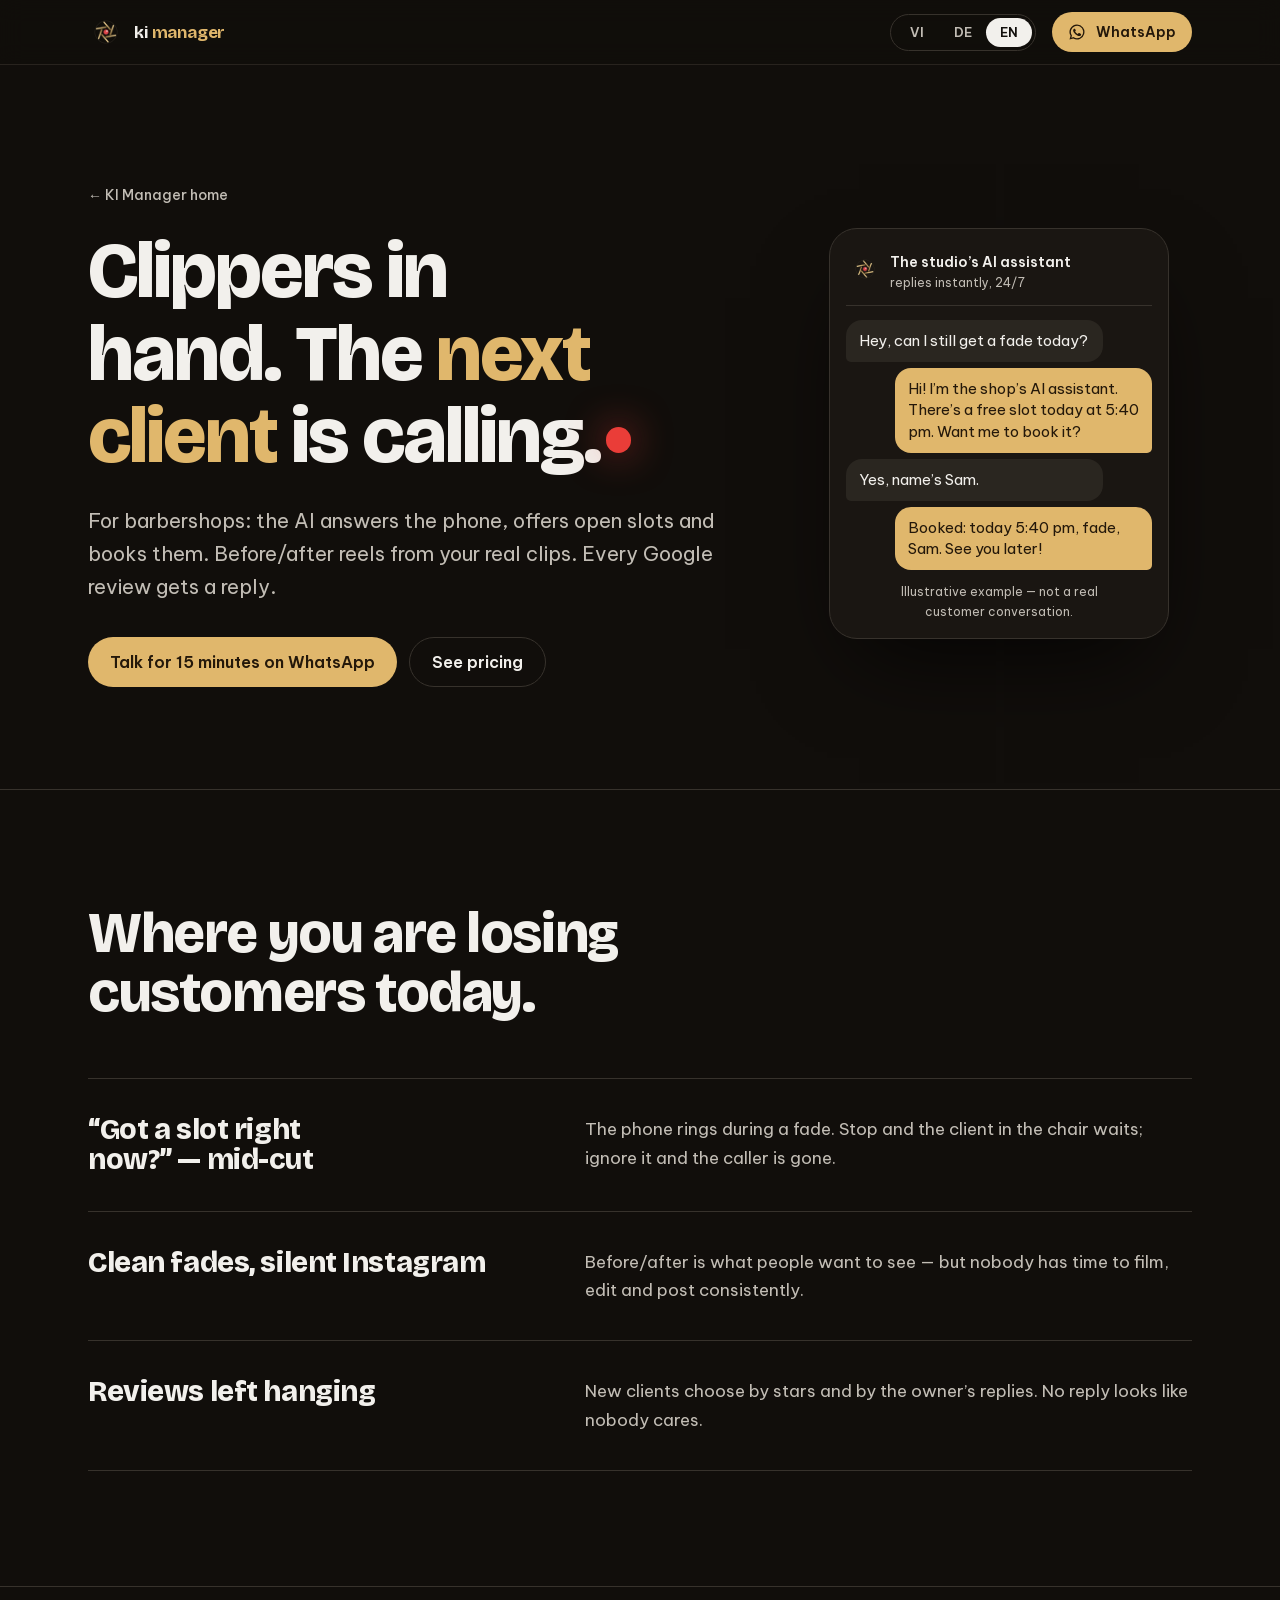
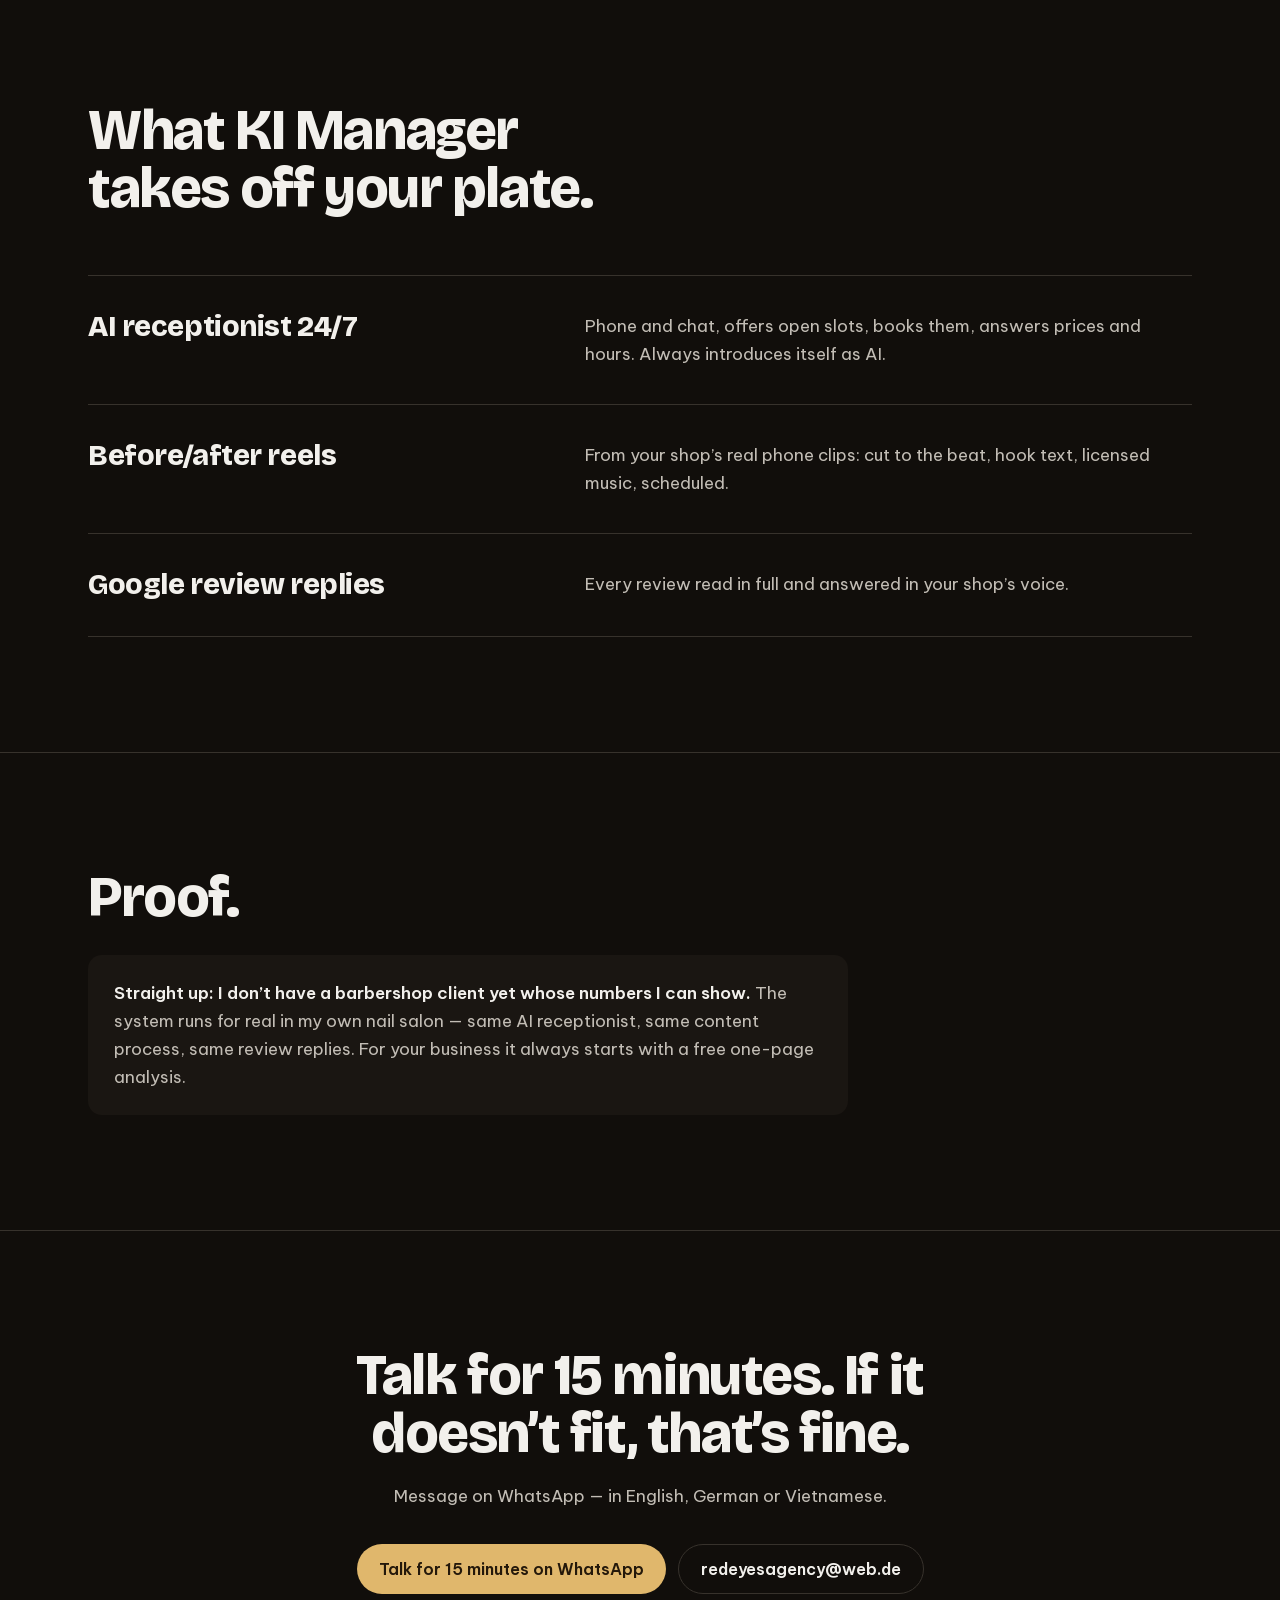
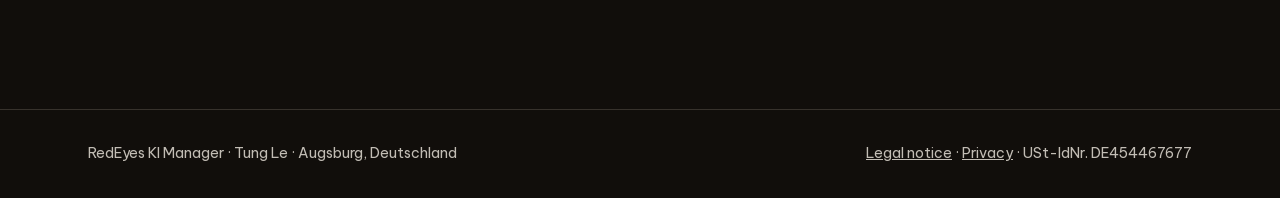
==== barbershop/index.html @ dd8706c1 "KI Manager site: trang chu, Fahrplan, 3 nganh, Impressum, Datenschutz" ====
<!doctype html>
<html lang="vi">
<head>
<meta charset="utf-8">
<meta name="viewport" content="width=device-width, initial-scale=1, viewport-fit=cover">
<title>KI Manager cho barbershop — RedEyes</title>
<meta name="description" content="Lễ tân AI, reels và đánh giá Google cho barbershop.">
<meta name="theme-color" content="#16130f">
<link rel="icon" href="../media/mark.png">
<meta property="og:title" content="KI Manager cho barbershop — RedEyes">
<meta property="og:description" content="Lễ tân AI, reels và đánh giá Google cho barbershop.">
<meta property="og:image" content="../media/hero_2147.jpg">
<style>
@import url('../fonts/fonts.css');
:root{
  --bg: oklch(0.165 0.008 70);
  --bg-2: oklch(0.205 0.01 70);
  --line: oklch(0.32 0.012 70);
  --ink: oklch(0.955 0.006 80);
  --ink-2: oklch(0.80 0.012 80);
  --gold: oklch(0.80 0.105 82);
  --gold-ink: oklch(0.22 0.03 70);
  --red: oklch(0.62 0.21 27);
  --r: 14px;
  --gut: clamp(16px, 4vw, 48px);
  --max: 1200px;
  --ease: cubic-bezier(.22,1,.36,1);
  --z-sticky: 10;
  color-scheme: dark;
}
*{box-sizing:border-box}
html{-webkit-text-size-adjust:100%;scroll-behavior:smooth}
body{margin:0;background:var(--bg);color:var(--ink);font:400 17px/1.65 "Be Vietnam Pro",system-ui,sans-serif;-webkit-font-smoothing:antialiased}
img,video{display:block;max-width:100%}
a{color:inherit}
h1,h2,h3{font-family:"Bricolage Grotesque",system-ui,sans-serif;font-weight:800;line-height:1.04;letter-spacing:-0.025em;margin:0;text-wrap:balance}
p{margin:0;text-wrap:pretty}
.wrap{max-width:var(--max);margin:0 auto;padding-left:max(var(--gut), env(safe-area-inset-left, 0px));padding-right:max(var(--gut), env(safe-area-inset-right, 0px))}
.skip{position:absolute;left:-9999px}
.skip:focus{left:16px;top:16px;background:var(--gold);color:var(--gold-ink);padding:8px 14px;border-radius:8px;z-index:20}
:focus-visible{outline:2px solid var(--gold);outline-offset:3px;border-radius:6px}

/* header */
body::before{content:"";position:fixed;inset:0 0 auto;height:env(safe-area-inset-top, 0px);z-index:var(--z-sticky);background:var(--bg)}
header{position:sticky;top:env(safe-area-inset-top, 0px);z-index:var(--z-sticky);background:color-mix(in oklch, var(--bg) 86%, transparent);backdrop-filter:saturate(1.2) blur(12px);-webkit-backdrop-filter:saturate(1.2) blur(12px);border-bottom:1px solid color-mix(in oklch, var(--line) 60%, transparent)}
.bar{display:flex;align-items:center;gap:16px;height:64px}
.brand{display:flex;align-items:center;gap:10px;text-decoration:none;margin-right:auto}
.brand img{width:36px;height:36px}
.brand b{font:700 17px/1 "Bricolage Grotesque";letter-spacing:-.01em;white-space:nowrap}
.brand b i{font-style:normal;color:var(--gold)}
.lang{display:flex;border:1px solid var(--line);border-radius:999px;padding:3px}
.lang button{all:unset;cursor:pointer;font:600 13px/1 "Be Vietnam Pro";padding:8px 11px;border-radius:999px;color:var(--ink-2);min-width:24px;text-align:center}
.lang button[aria-pressed="true"]{background:var(--ink);color:var(--bg)}
.btn{display:inline-flex;align-items:center;gap:10px;font:600 16px/1 "Be Vietnam Pro";text-decoration:none;padding:16px 22px;border-radius:999px;background:var(--gold);color:var(--gold-ink);transition:transform .25s var(--ease),background .25s var(--ease);min-height:48px}
.btn:hover{transform:translateY(-1px);background:oklch(0.85 0.1 82)}
.btn:active{transform:translateY(0)}
.btn.ghost{background:transparent;color:var(--ink);border:1px solid var(--line)}
.btn.ghost:hover{background:var(--bg-2)}
.btn svg{width:18px;height:18px;flex:none}
.bar .btn{padding:11px 16px;min-height:40px;font-size:14px}
@media (max-width:620px){.bar .btn span{display:none}.bar .btn{padding:11px}}

/* hero */
.hero{padding:clamp(48px,9vw,120px) 0 clamp(56px,8vw,104px)}
.hero .wrap{display:grid;grid-template-columns:1.25fr .75fr;gap:clamp(32px,6vw,80px);align-items:center}
.hero h1{font-size:clamp(2.6rem,6.2vw,5.4rem)}
.hero h1 em{font-style:normal;color:var(--gold)}
.dot{display:inline-block;width:.32em;height:.32em;border-radius:50%;background:var(--red);vertical-align:.12em;margin-left:.06em;box-shadow:0 0 .5em color-mix(in oklch,var(--red) 70%,transparent)}
.hero p.lead{font-size:clamp(1.05rem,1.6vw,1.25rem);color:var(--ink-2);max-width:56ch;margin-top:26px}
.cta{display:flex;flex-wrap:wrap;gap:12px;margin-top:34px}
.phone{justify-self:center;width:min(300px,78vw);aspect-ratio:9/19.2;border-radius:42px;padding:10px;background:linear-gradient(160deg,oklch(0.34 0.012 70),oklch(0.2 0.01 70));box-shadow:0 40px 90px -30px oklch(0 0 0 / .8),inset 0 0 0 1px oklch(0.45 0.015 75 / .5);position:relative}
.phone video{width:100%;height:100%;object-fit:cover;border-radius:33px;background:#000}
.phone::after{content:"";position:absolute;top:20px;left:50%;translate:-50% 0;width:28%;height:20px;border-radius:20px;background:#000}
@media (max-width:860px){.hero .wrap{grid-template-columns:1fr}.phone{width:min(260px,70vw)}}

/* sections */
section{padding:clamp(64px,9vw,128px) 0}
.h2{font-size:clamp(2rem,4.4vw,3.6rem);max-width:18ch}
.sub{color:var(--ink-2);max-width:62ch;margin-top:18px;font-size:1.06rem}
.rule{border-top:1px solid var(--line)}

/* proof */
.proof-head{display:grid;grid-template-columns:1fr 1fr;gap:clamp(24px,5vw,64px);align-items:end}
.facts{list-style:none;margin:0;padding:0;display:grid;gap:14px}
.facts li{display:flex;gap:14px;align-items:baseline;padding-bottom:14px;border-bottom:1px solid var(--line)}
.facts strong{font:700 1.5rem/1 "Bricolage Grotesque";color:var(--gold);white-space:nowrap;min-width:5.5ch}
.facts span{color:var(--ink-2)}
@media (max-width:860px){.proof-head{grid-template-columns:1fr}}
.strip{margin-top:clamp(36px,5vw,56px);display:grid;grid-auto-flow:column;grid-auto-columns:clamp(220px,26vw,300px);gap:14px;overflow-x:auto;scroll-snap-type:x mandatory;padding:4px var(--gut) 18px;scrollbar-width:thin;scrollbar-color:var(--line) transparent;max-width:calc(var(--max) + 2*var(--gut));margin-inline:auto}
.strip figure{margin:0;scroll-snap-align:start;border-radius:var(--r);overflow:hidden;aspect-ratio:4/5;background:var(--bg-2);position:relative}
.strip img,.strip video{width:100%;height:100%;object-fit:cover;transition:transform .9s var(--ease)}
.strip figure:hover img{transform:scale(1.035)}
.strip .tag{position:absolute;left:10px;bottom:10px;font:600 12px/1 "Be Vietnam Pro";background:oklch(0.16 0.008 70 / .8);backdrop-filter:blur(6px);padding:7px 10px;border-radius:999px}
.note{color:var(--ink-2);font-size:.92rem;margin-top:10px}

/* services */
.svc{margin-top:clamp(36px,5vw,64px);display:grid}
.svc article{display:grid;grid-template-columns:minmax(0,5fr) minmax(0,7fr);gap:clamp(20px,5vw,72px);padding:clamp(28px,4vw,44px) 0;border-top:1px solid var(--line)}
.svc article:last-child{border-bottom:1px solid var(--line)}
.svh{display:flex;flex-direction:column;gap:18px}
.ico{width:52px;height:52px;color:var(--gold)}
.svc h3{font-size:clamp(1.6rem,3vw,2.4rem)}
.svc p{color:var(--ink-2);max-width:58ch}
.svc ul{margin:14px 0 0;padding-left:1.1em;color:var(--ink-2)}
.svc li{margin:4px 0}
.svc li::marker{color:var(--gold)}
@media (max-width:760px){.svc article{grid-template-columns:1fr}}

/* industries */
.ind{display:flex;flex-wrap:wrap;gap:10px;margin-top:32px;list-style:none;padding:0}
.ind li{font:500 clamp(1rem,1.6vw,1.15rem)/1 "Be Vietnam Pro";padding:14px 18px;border:1px solid var(--line);border-radius:999px}
.offer{margin-top:32px;display:flex;gap:16px;align-items:flex-start;background:var(--bg-2);border-radius:var(--r);padding:22px 24px;max-width:760px}
.offer b{color:var(--gold)}

/* steps (a real sequence) */
.steps{counter-reset:s;list-style:none;padding:0;margin:clamp(36px,5vw,56px) 0 0;display:grid;grid-template-columns:repeat(auto-fit,minmax(220px,1fr));gap:clamp(24px,3vw,40px)}
.steps li{counter-increment:s}
.steps li::before{content:counter(s);display:grid;place-items:center;width:44px;height:44px;border-radius:50%;border:1px solid var(--gold);color:var(--gold);font:700 18px/1 "Bricolage Grotesque";margin-bottom:18px}
.steps h3{font-size:1.35rem;letter-spacing:-.015em}
.steps p{color:var(--ink-2);margin-top:8px}

/* pricing */
.regions{display:flex;flex-wrap:wrap;gap:8px;margin-top:28px}
.regions button{all:unset;cursor:pointer;font:600 14px/1 "Be Vietnam Pro";padding:12px 16px;border-radius:999px;border:1px solid var(--line);color:var(--ink-2);min-height:20px;transition:background .2s var(--ease),color .2s var(--ease)}
.regions button:hover{color:var(--ink)}
.regions button[aria-pressed="true"]{background:var(--ink);color:var(--bg);border-color:var(--ink)}
.prices{margin-top:28px;display:grid;grid-template-columns:repeat(3,1fr);border:1px solid var(--line);border-radius:var(--r);overflow:hidden}
.prices > div{padding:clamp(22px,3vw,34px);display:flex;flex-direction:column;gap:10px}
.prices > div + div{border-left:1px solid var(--line)}
.prices .feat{background:var(--bg-2)}
.prices h3{font-size:1.25rem;letter-spacing:-.01em}
.amt{font:800 clamp(2rem,3.6vw,2.8rem)/1 "Bricolage Grotesque";letter-spacing:-.02em;margin-top:6px;font-variant-numeric:tabular-nums}
.amt small{display:block;margin-top:8px;font:500 .95rem/1 "Be Vietnam Pro";color:var(--ink-2);letter-spacing:0}
.prices p{color:var(--ink-2);font-size:.98rem}
.prices .pill{align-self:flex-start;font:600 12px/1 "Be Vietnam Pro";background:var(--gold);color:var(--gold-ink);padding:6px 10px;border-radius:999px}
.ask{margin-top:28px;padding:28px;border:1px dashed var(--line);border-radius:var(--r);color:var(--ink-2)}
@media (max-width:860px){.prices{grid-template-columns:1fr}.prices > div + div{border-left:0;border-top:1px solid var(--line)}}

/* about + pay */
.two{display:grid;grid-template-columns:1fr 1fr;gap:clamp(36px,6vw,96px)}
.two p{color:var(--ink-2);margin-top:16px;max-width:56ch}
.checks{list-style:none;padding:0;margin:22px 0 0;display:grid;gap:12px}
.checks li{display:flex;gap:12px;color:var(--ink-2)}
.checks svg{flex:none;width:20px;height:20px;margin-top:3px;color:var(--gold)}
@media (max-width:860px){.two{grid-template-columns:1fr}}

/* final */
.final{text-align:center}
.final .h2{margin:0 auto;max-width:20ch}
.final .cta{justify-content:center}
.final .sub{margin-inline:auto}
footer{border-top:1px solid var(--line);padding:32px 0 calc(32px + env(safe-area-inset-bottom));color:var(--ink-2);font-size:.9rem}
footer .wrap{display:flex;flex-wrap:wrap;gap:8px 24px;justify-content:space-between}

/* motion: content is visible by default, motion only enhances */
@media (prefers-reduced-motion:no-preference){
  .js .rv{opacity:0;translate:0 18px;filter:blur(4px);transition:opacity .9s var(--ease),translate .9s var(--ease),filter .9s var(--ease)}
  .js .rv.in{opacity:1;translate:0 0;filter:none}
  .amt{transition:opacity .25s var(--ease)}
  .amt.swap{opacity:0}
}
@media (prefers-reduced-motion:reduce){html{scroll-behavior:auto}}
</style>

<style>
.crumb{display:inline-flex;gap:8px;align-items:center;color:var(--ink-2);text-decoration:none;font:500 14px/1 "Be Vietnam Pro";margin-bottom:28px}
.crumb:hover{color:var(--ink)}
.ind a{color:inherit;text-decoration:none;display:inline-flex;gap:8px;align-items:center}
.ind li:has(a){border-color:color-mix(in oklch,var(--gold) 55%,var(--line));transition:background .2s var(--ease)}
.ind li:has(a):hover{background:var(--bg-2)}
.ind a::after{content:"→";color:var(--gold)}
.chat{justify-self:center;width:min(340px,86vw);background:var(--bg-2);border:1px solid var(--line);border-radius:28px;padding:18px 16px 16px;box-shadow:0 40px 90px -30px oklch(0 0 0 / .8)}
.chat-top{display:flex;align-items:center;gap:10px;padding:0 4px 14px;border-bottom:1px solid var(--line);margin-bottom:14px}
.chat-top img{width:30px;height:30px}
.chat-top b{font:600 14px/1.2 "Be Vietnam Pro"}
.chat-top small{display:block;color:var(--ink-2);font:400 12px/1.3 "Be Vietnam Pro"}
.msg{max-width:84%;padding:10px 13px;border-radius:16px;font-size:15px;line-height:1.45;margin:6px 0}
.msg.in{background:oklch(0.27 0.012 70);border-bottom-left-radius:5px}
.msg.out{background:var(--gold);color:var(--gold-ink);margin-left:auto;border-bottom-right-radius:5px}
.chat-note{color:var(--ink-2);font-size:12px;text-align:center;margin-top:12px}
@media (prefers-reduced-motion:no-preference){.js .msg{opacity:0;translate:0 8px;transition:opacity .5s var(--ease),translate .5s var(--ease)}.js .chat.in .msg{opacity:1;translate:0 0}
.js .chat.in .msg:nth-child(2){transition-delay:.5s}.js .chat.in .msg:nth-child(3){transition-delay:1.1s}.js .chat.in .msg:nth-child(4){transition-delay:1.7s}.js .chat.in .msg:nth-child(5){transition-delay:2.3s}}
.pains{list-style:none;padding:0;margin:clamp(36px,5vw,56px) 0 0;display:grid}
.pains li{display:grid;grid-template-columns:minmax(0,5fr) minmax(0,7fr);gap:clamp(16px,5vw,72px);padding:clamp(24px,3.5vw,36px) 0;border-top:1px solid var(--line)}
.pains li:last-child{border-bottom:1px solid var(--line)}
.pains h3{font-size:clamp(1.3rem,2.4vw,1.8rem);letter-spacing:-.015em}
.pains p{color:var(--ink-2);max-width:58ch}
@media (max-width:760px){.pains li{grid-template-columns:1fr}}
.honest{margin-top:28px;background:var(--bg-2);border-radius:var(--r);padding:24px 26px;max-width:760px;color:var(--ink-2)}
.honest b{color:var(--ink)}
.legal{max-width:760px}
.legal h1{font-size:clamp(2.2rem,5vw,3.6rem);margin-bottom:28px}
.legal h2{font-size:1.35rem;margin:34px 0 10px;letter-spacing:-.01em}
.legal p,.legal li{color:var(--ink-2)}
.legal a{color:var(--gold)}
.foot-links a{color:var(--ink-2)}
</style>
</head>
<body>
<a class="skip" href="#main" data-i="skip">Bỏ qua tới nội dung</a>
<header>
  <div class="wrap bar">
    <a class="brand" href="../" aria-label="RedEyes KI Manager"><img src="../media/mark.png" alt="" width="36" height="36"><b>ki <i>manager</i></b></a>
    <div class="lang" role="group" aria-label="Language">
      <button type="button" data-lang="vi" aria-pressed="true">VI</button>
      <button type="button" data-lang="de" aria-pressed="false">DE</button>
      <button type="button" data-lang="en" aria-pressed="false">EN</button>
    </div>
    <a class="btn wa" href="https://wa.me/491786393980" target="_blank" rel="noopener"><svg viewBox="0 0 24 24" fill="currentColor" aria-hidden="true"><path d="M12 2a10 10 0 0 0-8.6 15.1L2 22l5-1.3A10 10 0 1 0 12 2Zm0 18.2a8.2 8.2 0 0 1-4.2-1.2l-.3-.2-3 .8.8-2.9-.2-.3A8.2 8.2 0 1 1 12 20.2Zm4.5-6.1c-.2-.1-1.5-.7-1.7-.8-.2-.1-.4-.1-.6.1l-.8 1c-.1.2-.3.2-.5.1a6.7 6.7 0 0 1-3.3-2.9c-.3-.4.3-.4.7-1.4.1-.2 0-.3 0-.4l-.8-1.8c-.2-.5-.4-.4-.6-.4h-.5a1 1 0 0 0-.7.3 3 3 0 0 0-.9 2.2 5.2 5.2 0 0 0 1.1 2.7 11.8 11.8 0 0 0 4.5 4c1.7.7 2.3.8 3.2.6.5-.1 1.5-.6 1.7-1.2.2-.6.2-1.1.1-1.2l-.4-.3Z"/></svg><span data-i="wa_short">WhatsApp</span></a>
  </div>
</header>
<main id="main">
  <section class="hero" aria-labelledby="h1">
    <div class="wrap">
      <div>
        <a class="crumb" href="../" data-i="back">← Trang chính KI Manager</a>
        <h1 id="h1" class="rv" data-i="h1">Đang cầm tông-đơ. <em>Khách tiếp theo</em> gọi tới.<span class="dot" aria-hidden="true"></span></h1>
        <p class="lead rv" data-i="lead">Cho barbershop: AI nghe máy, báo giờ trống và ghi lịch; reels trước/sau từ clip thật của tiệm; đánh giá Google có người trả lời.</p>
        <div class="cta rv">
          <a class="btn wa" href="https://wa.me/491786393980" target="_blank" rel="noopener"><span data-i="cta1">Nói chuyện 15 phút qua WhatsApp</span></a>
          <a class="btn ghost" href="../#gia" data-i="cta2">Xem bảng giá</a>
        </div>
      </div>
      <div class="chat rv" role="img" aria-label="Ví dụ minh hoạ — không phải hội thoại của khách thật.">
        <div class="chat-top"><img src="../media/mark.png" alt="" width="30" height="30"><div><b data-i="assistant">Trợ lý AI của tiệm</b><small data-i="online">trả lời ngay, 24/7</small></div></div>
        <div class="msg in" data-i="c0">Hôm nay còn chỗ cắt fade không anh?</div>
<div class="msg out" data-i="c1">Chào bạn! Mình là trợ lý AI của tiệm. Hôm nay còn trống lúc 17:40. Mình giữ chỗ cho bạn nhé?</div>
<div class="msg in" data-i="c2">Ok, tên Minh.</div>
<div class="msg out" data-i="c3">Đã ghi: hôm nay 17:40, fade, Minh. Hẹn gặp bạn!</div>
        <p class="chat-note" data-i="chat_note">Ví dụ minh hoạ — không phải hội thoại của khách thật.</p>
      </div>
    </div>
  </section>
  <section class="rule" aria-labelledby="h-pains">
    <div class="wrap"><h2 class="h2 rv" id="h-pains" data-i="pains_h">Chỗ tiệm đang mất khách.</h2><ul class="pains"><li class="rv"><h3 data-i="p0_h">„Giờ có trống không?“ giữa lúc cắt</h3><p data-i="p0_p">Điện thoại reo khi đang làm fade. Dừng tay thì khách trên ghế chờ, không nghe thì mất khách gọi.</p></li>
<li class="rv"><h3 data-i="p1_h">Fade đẹp, Instagram im lặng</h3><p data-i="p1_p">Trước/sau là thứ khách muốn xem, nhưng không ai có thời gian quay, cắt và đăng đều.</p></li>
<li class="rv"><h3 data-i="p2_h">Đánh giá bỏ ngỏ</h3><p data-i="p2_p">Khách mới chọn tiệm theo sao và câu trả lời của chủ. Không trả lời = trông như không ai quan tâm.</p></li></ul></div>
  </section>
  <section class="rule" aria-labelledby="h-do">
    <div class="wrap"><h2 class="h2 rv" id="h-do" data-i="do_h">KI Manager làm gì cho tiệm bạn.</h2><ul class="pains"><li class="rv"><h3 data-i="d0_h">Lễ tân AI 24/7</h3><p data-i="d0_p">Nghe máy và trả lời chat, báo giờ trống, ghi lịch. Khách hỏi giá, giờ mở cửa — AI trả lời. Luôn tự giới thiệu là AI.</p></li>
<li class="rv"><h3 data-i="d1_h">Reels trước/sau</h3><p data-i="d1_p">Từ clip điện thoại thật của tiệm: cắt theo nhịp, chữ mở đầu, nhạc có bản quyền, tự lên lịch.</p></li>
<li class="rv"><h3 data-i="d2_h">Trả lời đánh giá Google</h3><p data-i="d2_p">Đọc toàn văn, trả lời từng đánh giá, đúng giọng tiệm.</p></li></ul></div>
  </section>
  <section class="rule" aria-labelledby="h-proof">
    <div class="wrap"><h2 class="h2 rv" id="h-proof" data-i="proof_h">Bằng chứng.</h2><div class="honest rv" data-i="proof"><b>Nói thẳng: tôi chưa có khách barbershop nào để khoe số.</b> Hệ thống đang chạy thật ở tiệm nail của tôi — cùng lễ tân AI, cùng cách làm nội dung, cùng cách trả lời đánh giá. Với tiệm bạn, bước đầu luôn là một trang phân tích miễn phí: kênh của bạn đang ở đâu, nên làm gì trước.</div></div>
  </section>
  <section class="rule final" aria-labelledby="h-final">
    <div class="wrap">
      <h2 class="h2 rv" id="h-final" data-i="fi_h">Nói chuyện 15 phút. Không hợp thì thôi.</h2>
      <p class="sub rv" data-i="fi_sub">Nhắn WhatsApp, viết bằng tiếng Việt, Đức hay Anh đều được.</p>
      <div class="cta rv"><a class="btn wa" href="https://wa.me/491786393980" target="_blank" rel="noopener"><span data-i="cta1">Nói chuyện 15 phút qua WhatsApp</span></a><a class="btn ghost" href="mailto:redeyesagency@web.de">redeyesagency@web.de</a></div>
    </div>
  </section>
</main>
<footer>
  <div class="wrap">
    <span>RedEyes KI Manager · Tung Le · Augsburg, Deutschland</span>
    <span class="foot-links"><a href="../impressum/" data-i="imp">Impressum</a> · <a href="../datenschutz/" data-i="dse">Datenschutz</a> · USt-IdNr. DE454467677</span>
  </div>
</footer>

<script>
(() => {
  document.documentElement.classList.add('js');
  const T = {"vi": {"skip": "Bỏ qua tới nội dung", "wa_short": "WhatsApp", "back": "← Trang chính KI Manager", "cta1": "Nói chuyện 15 phút qua WhatsApp", "cta2": "Xem bảng giá", "pains_h": "Chỗ tiệm đang mất khách.", "do_h": "KI Manager làm gì cho tiệm bạn.", "proof_h": "Bằng chứng.", "chat_note": "Ví dụ minh hoạ — không phải hội thoại của khách thật.", "fi_h": "Nói chuyện 15 phút. Không hợp thì thôi.", "fi_sub": "Nhắn WhatsApp, viết bằng tiếng Việt, Đức hay Anh đều được.", "imp": "Impressum", "dse": "Datenschutz", "assistant": "Trợ lý AI của tiệm", "online": "trả lời ngay, 24/7", "title": "KI Manager cho barbershop — RedEyes", "h1": "Đang cầm tông-đơ. <em>Khách tiếp theo</em> gọi tới.<span class=\"dot\" aria-hidden=\"true\"></span>", "lead": "Cho barbershop: AI nghe máy, báo giờ trống và ghi lịch; reels trước/sau từ clip thật của tiệm; đánh giá Google có người trả lời.", "p0_h": "„Giờ có trống không?“ giữa lúc cắt", "p0_p": "Điện thoại reo khi đang làm fade. Dừng tay thì khách trên ghế chờ, không nghe thì mất khách gọi.", "p1_h": "Fade đẹp, Instagram im lặng", "p1_p": "Trước/sau là thứ khách muốn xem, nhưng không ai có thời gian quay, cắt và đăng đều.", "p2_h": "Đánh giá bỏ ngỏ", "p2_p": "Khách mới chọn tiệm theo sao và câu trả lời của chủ. Không trả lời = trông như không ai quan tâm.", "d0_h": "Lễ tân AI 24/7", "d0_p": "Nghe máy và trả lời chat, báo giờ trống, ghi lịch. Khách hỏi giá, giờ mở cửa — AI trả lời. Luôn tự giới thiệu là AI.", "d1_h": "Reels trước/sau", "d1_p": "Từ clip điện thoại thật của tiệm: cắt theo nhịp, chữ mở đầu, nhạc có bản quyền, tự lên lịch.", "d2_h": "Trả lời đánh giá Google", "d2_p": "Đọc toàn văn, trả lời từng đánh giá, đúng giọng tiệm.", "c0": "Hôm nay còn chỗ cắt fade không anh?", "c1": "Chào bạn! Mình là trợ lý AI của tiệm. Hôm nay còn trống lúc 17:40. Mình giữ chỗ cho bạn nhé?", "c2": "Ok, tên Minh.", "c3": "Đã ghi: hôm nay 17:40, fade, Minh. Hẹn gặp bạn!", "proof": "<b>Nói thẳng: tôi chưa có khách barbershop nào để khoe số.</b> Hệ thống đang chạy thật ở tiệm nail của tôi — cùng lễ tân AI, cùng cách làm nội dung, cùng cách trả lời đánh giá. Với tiệm bạn, bước đầu luôn là một trang phân tích miễn phí: kênh của bạn đang ở đâu, nên làm gì trước.", "wa_msg": "Chào anh Tung, tôi có barbershop và muốn nói chuyện 15 phút về KI Manager."}, "de": {"skip": "Zum Inhalt springen", "wa_short": "WhatsApp", "back": "← Zur Startseite KI Manager", "cta1": "15 Minuten per WhatsApp sprechen", "cta2": "Preise ansehen", "pains_h": "Wo Ihnen gerade Kunden verloren gehen.", "do_h": "Was KI Manager für Ihren Betrieb übernimmt.", "proof_h": "Nachweis.", "chat_note": "Beispiel zur Veranschaulichung — kein echtes Kundengespräch.", "fi_h": "15 Minuten reden. Passt es nicht, ist es auch gut.", "fi_sub": "Schreiben Sie per WhatsApp — auf Deutsch, Englisch oder Vietnamesisch.", "imp": "Impressum", "dse": "Datenschutz", "assistant": "KI-Assistent des Studios", "online": "antwortet sofort, 24/7", "title": "KI Manager für Barbershops — RedEyes", "h1": "Maschine in der Hand. Der <em>nächste Kunde</em> ruft an.<span class=\"dot\" aria-hidden=\"true\"></span>", "lead": "Für Barbershops: Die KI geht ans Telefon, nennt freie Zeiten und trägt Termine ein. Reels mit Vorher/Nachher aus echten Clips. Jede Google-Bewertung bekommt eine Antwort.", "p0_h": "„Habt ihr gerade frei?“ — mitten im Schnitt", "p0_p": "Das Telefon klingelt beim Fade. Wer unterbricht, lässt den Kunden im Stuhl warten. Wer nicht rangeht, verliert den Anrufer.", "p1_h": "Saubere Fades, stilles Instagram", "p1_p": "Vorher/Nachher wollen die Leute sehen — aber niemand hat Zeit zu filmen, zu schneiden und regelmäßig zu posten.", "p2_h": "Bewertungen bleiben offen", "p2_p": "Neue Kunden wählen nach Sternen und nach den Antworten des Inhabers. Keine Antwort wirkt, als wäre es egal.", "d0_h": "KI-Rezeption 24/7", "d0_p": "Telefon und Chat, nennt freie Zeiten, trägt Termine ein, beantwortet Preise und Öffnungszeiten. Stellt sich immer als KI vor.", "d1_h": "Vorher/Nachher-Reels", "d1_p": "Aus echten Handy-Clips Ihres Shops: im Takt geschnitten, mit Hook-Text und lizenzierter Musik, automatisch geplant.", "d2_h": "Antworten auf Google-Bewertungen", "d2_p": "Jede Bewertung vollständig gelesen und im Ton Ihres Shops beantwortet.", "c0": "Hey, kann ich heute noch zum Fade kommen?", "c1": "Hi! Ich bin der KI-Assistent vom Shop. Heute ist um 17:40 Uhr noch ein Platz frei. Soll ich ihn für dich eintragen?", "c2": "Ja, Name Ali.", "c3": "Eingetragen: heute 17:40 Uhr, Fade, Ali. Bis später!", "proof": "<b>Ehrlich gesagt: Ich habe noch keinen Kunden aus dem Bereich Barbershop, mit dessen Zahlen ich werben kann.</b> Das System läuft echt in meinem eigenen Nagelstudio — gleiche KI-Rezeption, gleicher Content-Prozess, gleiche Antworten auf Bewertungen. Für Ihren Betrieb beginnt es immer mit einer kostenlosen Analyse auf einer Seite.", "wa_msg": "Hallo Tung, ich habe einen Barbershop und möchte 15 Minuten über KI Manager sprechen."}, "en": {"skip": "Skip to content", "wa_short": "WhatsApp", "back": "← KI Manager home", "cta1": "Talk for 15 minutes on WhatsApp", "cta2": "See pricing", "pains_h": "Where you are losing customers today.", "do_h": "What KI Manager takes off your plate.", "proof_h": "Proof.", "chat_note": "Illustrative example — not a real customer conversation.", "fi_h": "Talk for 15 minutes. If it doesn’t fit, that’s fine.", "fi_sub": "Message on WhatsApp — in English, German or Vietnamese.", "imp": "Legal notice", "dse": "Privacy", "assistant": "The studio’s AI assistant", "online": "replies instantly, 24/7", "title": "KI Manager for barbershops — RedEyes", "h1": "Clippers in hand. The <em>next client</em> is calling.<span class=\"dot\" aria-hidden=\"true\"></span>", "lead": "For barbershops: the AI answers the phone, offers open slots and books them. Before/after reels from your real clips. Every Google review gets a reply.", "p0_h": "“Got a slot right now?” — mid-cut", "p0_p": "The phone rings during a fade. Stop and the client in the chair waits; ignore it and the caller is gone.", "p1_h": "Clean fades, silent Instagram", "p1_p": "Before/after is what people want to see — but nobody has time to film, edit and post consistently.", "p2_h": "Reviews left hanging", "p2_p": "New clients choose by stars and by the owner’s replies. No reply looks like nobody cares.", "d0_h": "AI receptionist 24/7", "d0_p": "Phone and chat, offers open slots, books them, answers prices and hours. Always introduces itself as AI.", "d1_h": "Before/after reels", "d1_p": "From your shop’s real phone clips: cut to the beat, hook text, licensed music, scheduled.", "d2_h": "Google review replies", "d2_p": "Every review read in full and answered in your shop’s voice.", "c0": "Hey, can I still get a fade today?", "c1": "Hi! I’m the shop’s AI assistant. There’s a free slot today at 5:40 pm. Want me to book it?", "c2": "Yes, name’s Sam.", "c3": "Booked: today 5:40 pm, fade, Sam. See you later!", "proof": "<b>Straight up: I don’t have a barbershop client yet whose numbers I can show.</b> The system runs for real in my own nail salon — same AI receptionist, same content process, same review replies. For your business it always starts with a free one-page analysis.", "wa_msg": "Hi Tung, I run a barbershop and would like a 15-minute talk about KI Manager."}}, WA = '491786393980';
  const pick=(k,d)=>{try{return localStorage.getItem(k)||d}catch{return d}};
  const keep=(k,v)=>{try{localStorage.setItem(k,v)}catch{}};
  const nav=(navigator.language||'en').slice(0,2);
  let lang=pick('kim_lang',['vi','de','en'].includes(nav)?nav:'en');
  function render(){
    const t=T[lang]; document.documentElement.lang=lang; if(t.title) document.title=t.title;
    document.querySelectorAll('[data-i]').forEach(el=>{const v=t[el.dataset.i]; if(v!=null) el.innerHTML=v;});
    document.querySelectorAll('.lang button').forEach(b=>b.setAttribute('aria-pressed',String(b.dataset.lang===lang)));
    const href='https://wa.me/'+WA+'?text='+encodeURIComponent(t.wa_msg||'');
    document.querySelectorAll('a.wa').forEach(a=>a.href=href);
  }
  document.querySelectorAll('.lang button').forEach(b=>b.addEventListener('click',()=>{lang=b.dataset.lang;keep('kim_lang',lang);render();}));
  if('IntersectionObserver' in window){const ro=new IntersectionObserver(es=>es.forEach(e=>{if(e.isIntersecting){e.target.classList.add('in');ro.unobserve(e.target);}}),{rootMargin:'0px 0px -8% 0px'});document.querySelectorAll('.rv').forEach(el=>ro.observe(el));}
  setTimeout(()=>document.querySelectorAll('.rv').forEach(el=>el.classList.add('in')),2500);
  render();
})();
</script>
</body></html>
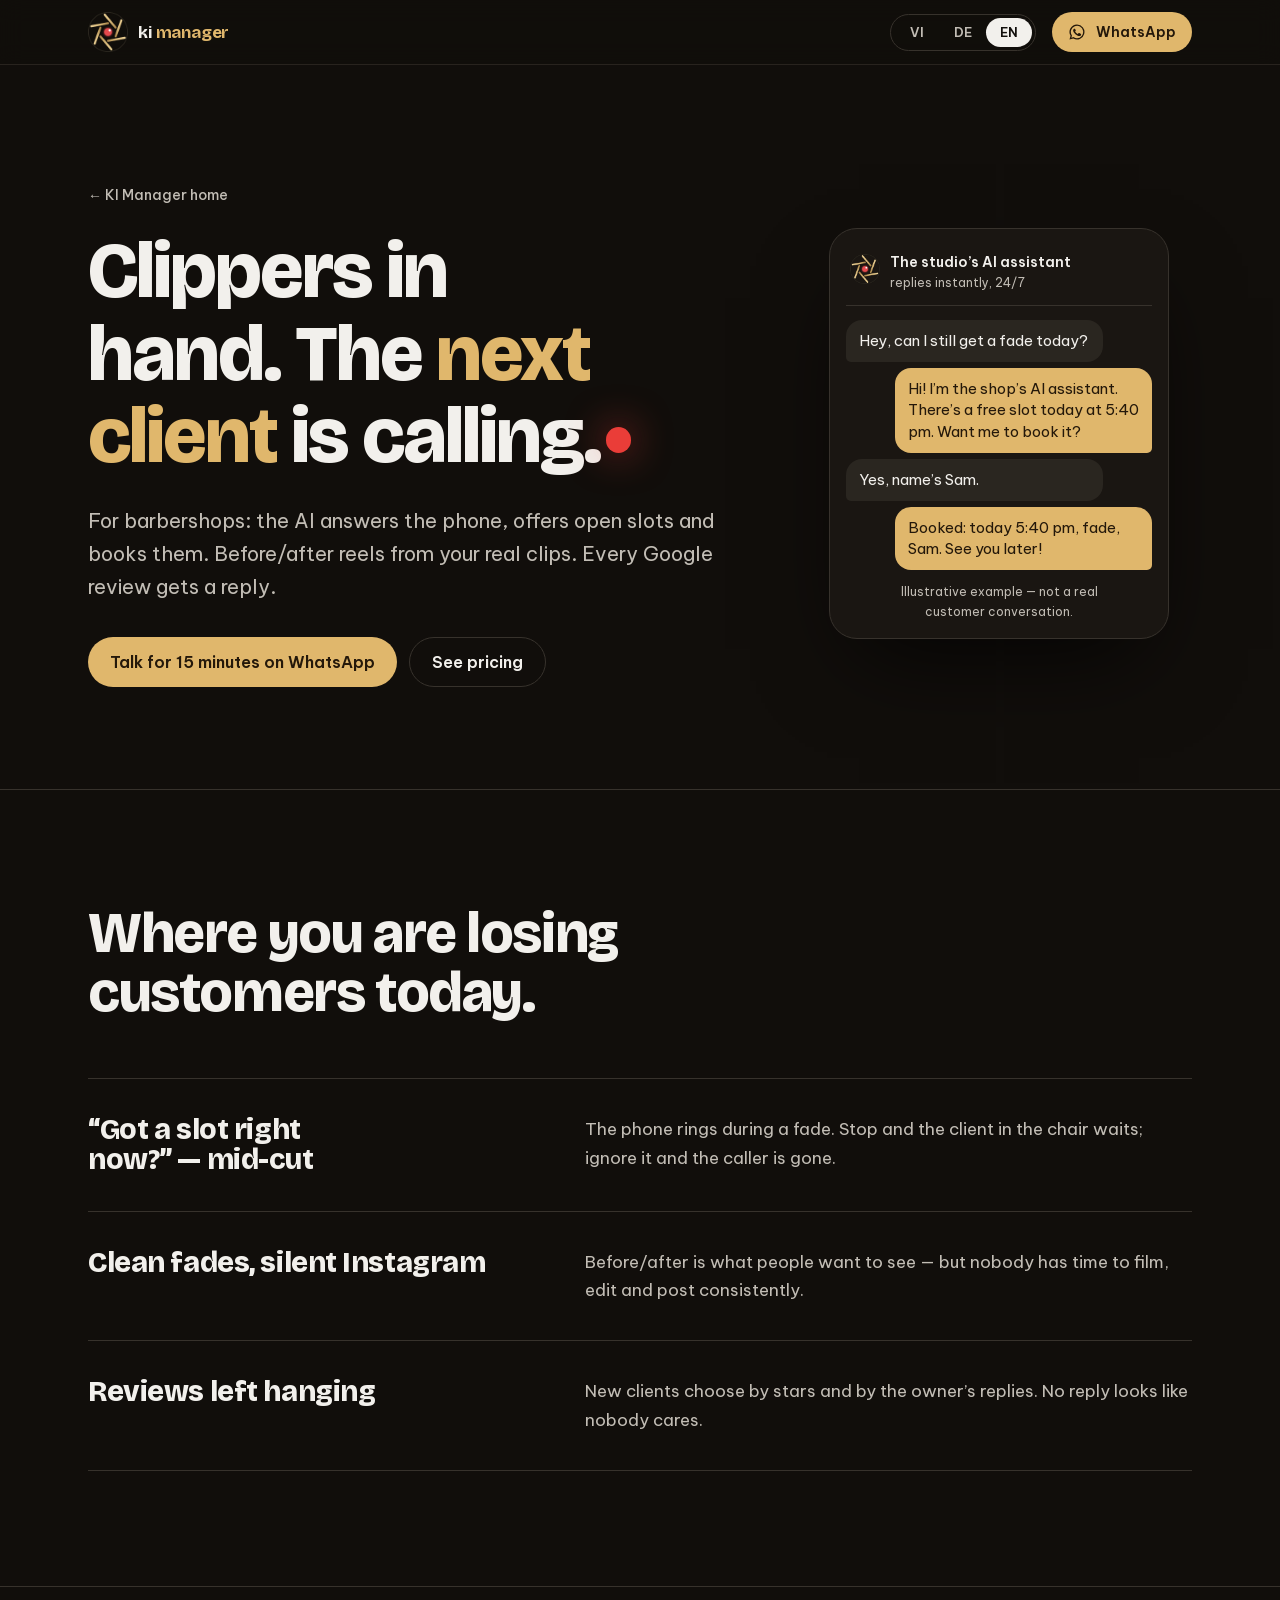
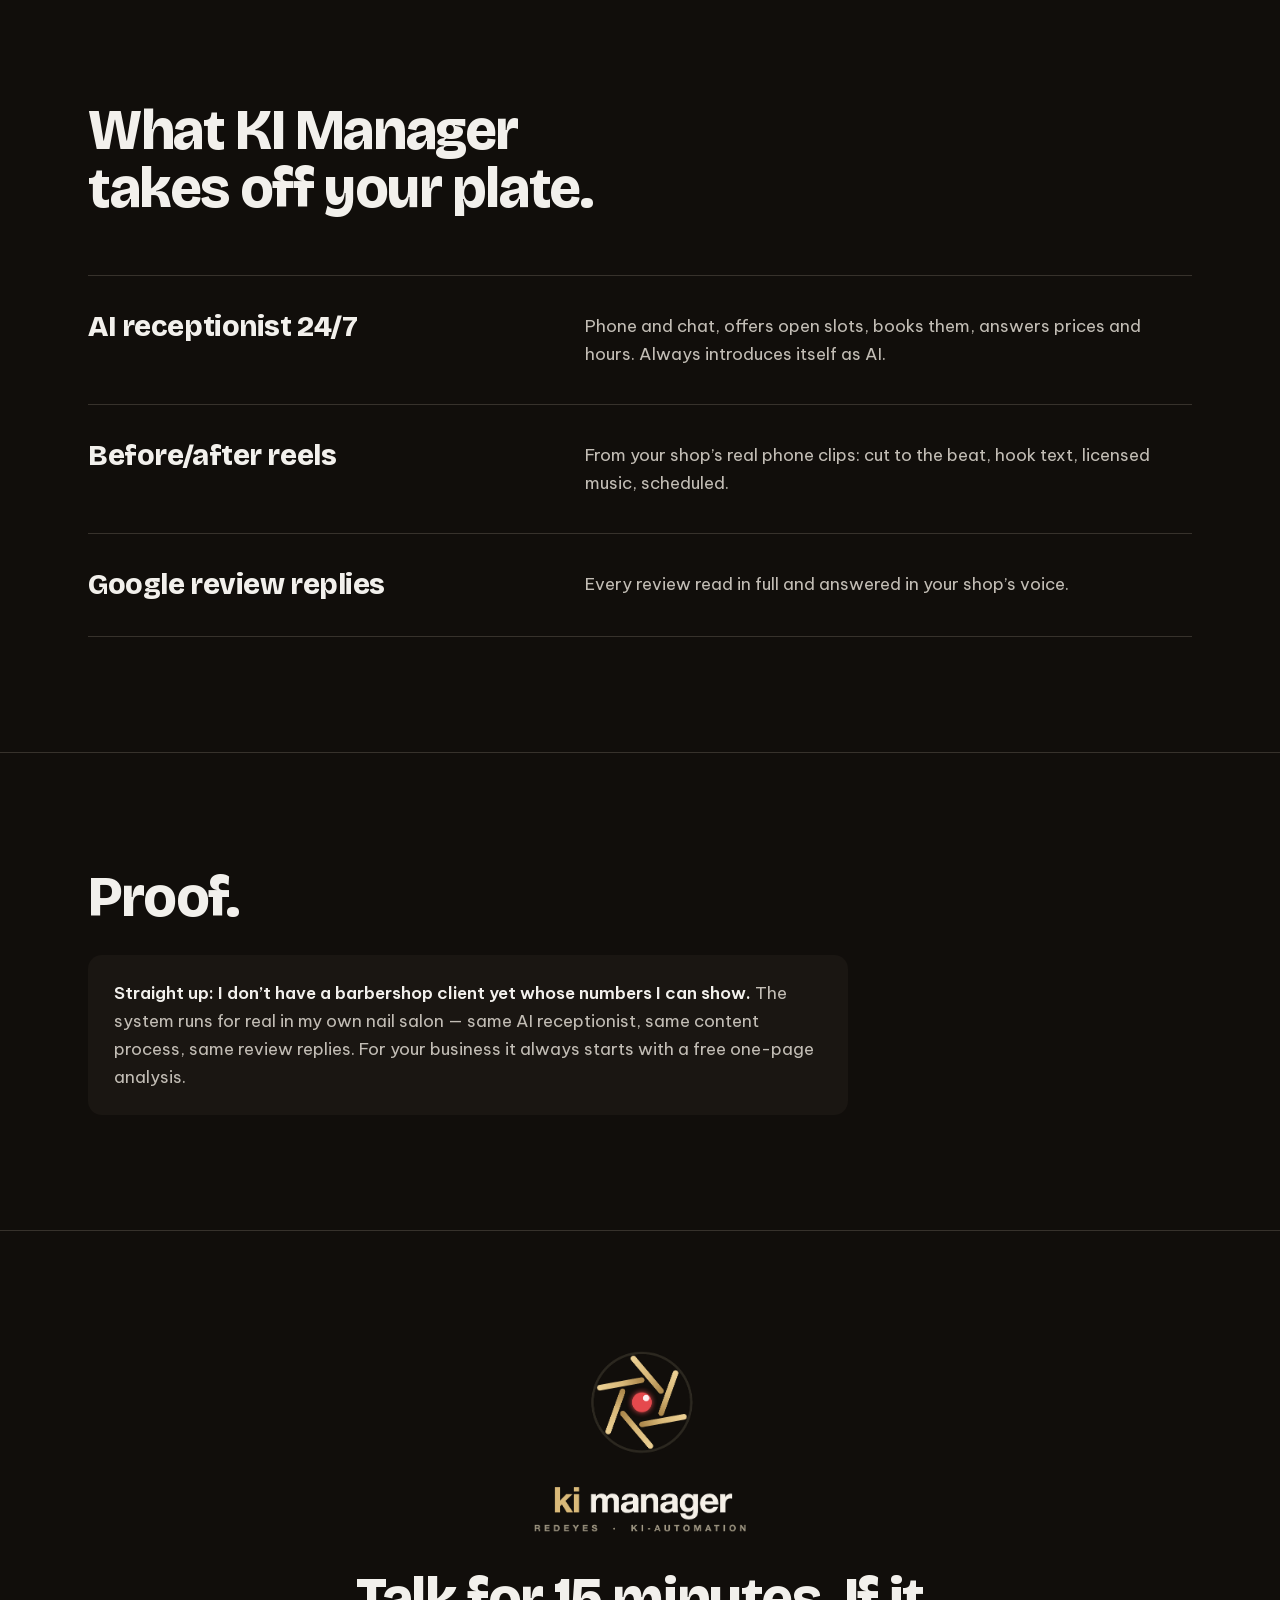
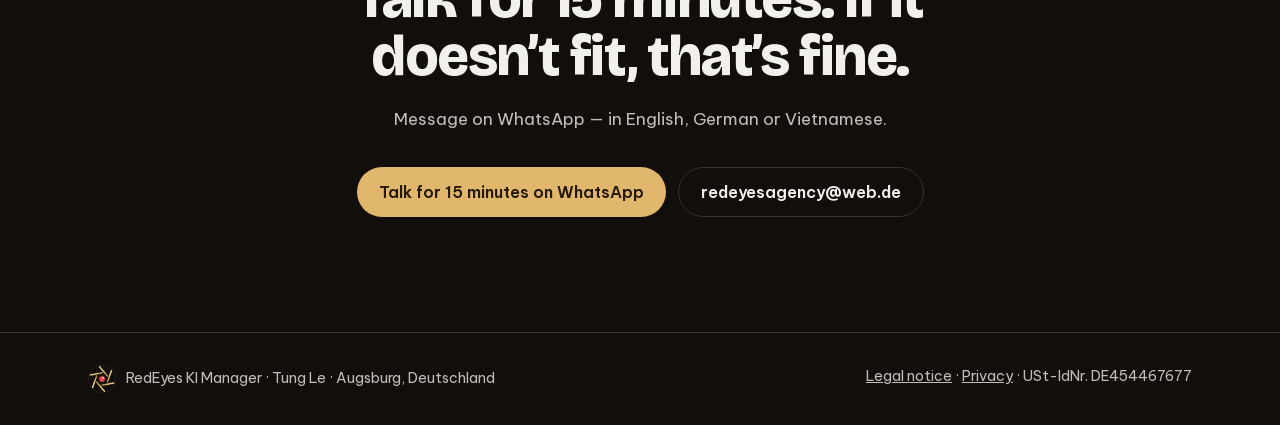
==== commit 2e92f9aa: "Logo KI Manager that: header, favicon, anh chia se, cuoi trang, chan trang" ====
--- a/barbershop/index.html
+++ b/barbershop/index.html
@@ -6,10 +6,14 @@
 <title>KI Manager cho barbershop — RedEyes</title>
 <meta name="description" content="Lễ tân AI, reels và đánh giá Google cho barbershop.">
 <meta name="theme-color" content="#16130f">
-<link rel="icon" href="../media/mark.png">
+<link rel="icon" type="image/png" sizes="32x32" href="../media/icon-32.png">
+<link rel="icon" type="image/png" sizes="192x192" href="../media/icon-192.png">
+<link rel="apple-touch-icon" href="../media/apple-touch-icon.png">
 <meta property="og:title" content="KI Manager cho barbershop — RedEyes">
 <meta property="og:description" content="Lễ tân AI, reels và đánh giá Google cho barbershop.">
-<meta property="og:image" content="../media/hero_2147.jpg">
+<meta property="og:image" content="https://tunglee26091987-rgb.github.io/ki-manager/media/og-ki-manager.png">
+<meta property="og:image:width" content="1200"><meta property="og:image:height" content="630">
+<meta name="twitter:card" content="summary_large_image">
 <style>
 @import url('../fonts/fonts.css');
 :root{
@@ -160,6 +164,10 @@
   .amt.swap{opacity:0}
 }
 @media (prefers-reduced-motion:reduce){html{scroll-behavior:auto}}
+
+.brand img{width:40px;height:40px}
+.final-logo{display:block;width:clamp(170px,20vw,220px);height:auto;margin:0 auto 34px}
+.foot-brand{display:inline-flex;align-items:center;gap:10px}.foot-brand img{width:28px;height:28px}
 </style>
 
 <style>
@@ -200,7 +208,7 @@
 <a class="skip" href="#main" data-i="skip">Bỏ qua tới nội dung</a>
 <header>
   <div class="wrap bar">
-    <a class="brand" href="../" aria-label="RedEyes KI Manager"><img src="../media/mark.png" alt="" width="36" height="36"><b>ki <i>manager</i></b></a>
+    <a class="brand" href="../" aria-label="RedEyes KI Manager"><img src="../media/icon-96.png" alt="" width="40" height="40"><b>ki <i>manager</i></b></a>
     <div class="lang" role="group" aria-label="Language">
       <button type="button" data-lang="vi" aria-pressed="true">VI</button>
       <button type="button" data-lang="de" aria-pressed="false">DE</button>
@@ -222,7 +230,7 @@
         </div>
       </div>
       <div class="chat rv" role="img" aria-label="Ví dụ minh hoạ — không phải hội thoại của khách thật.">
-        <div class="chat-top"><img src="../media/mark.png" alt="" width="30" height="30"><div><b data-i="assistant">Trợ lý AI của tiệm</b><small data-i="online">trả lời ngay, 24/7</small></div></div>
+        <div class="chat-top"><img src="../media/icon-96.png" alt="" width="30" height="30"><div><b data-i="assistant">Trợ lý AI của tiệm</b><small data-i="online">trả lời ngay, 24/7</small></div></div>
         <div class="msg in" data-i="c0">Hôm nay còn chỗ cắt fade không anh?</div>
 <div class="msg out" data-i="c1">Chào bạn! Mình là trợ lý AI của tiệm. Hôm nay còn trống lúc 17:40. Mình giữ chỗ cho bạn nhé?</div>
 <div class="msg in" data-i="c2">Ok, tên Minh.</div>
@@ -246,6 +254,7 @@
   </section>
   <section class="rule final" aria-labelledby="h-final">
     <div class="wrap">
+      <img class="final-logo rv" src="../media/logo-stacked.png" alt="ki manager · RedEyes KI-Automation" width="559" height="480" loading="lazy">
       <h2 class="h2 rv" id="h-final" data-i="fi_h">Nói chuyện 15 phút. Không hợp thì thôi.</h2>
       <p class="sub rv" data-i="fi_sub">Nhắn WhatsApp, viết bằng tiếng Việt, Đức hay Anh đều được.</p>
       <div class="cta rv"><a class="btn wa" href="https://wa.me/491786393980" target="_blank" rel="noopener"><span data-i="cta1">Nói chuyện 15 phút qua WhatsApp</span></a><a class="btn ghost" href="mailto:redeyesagency@web.de">redeyesagency@web.de</a></div>
@@ -254,7 +263,7 @@
 </main>
 <footer>
   <div class="wrap">
-    <span>RedEyes KI Manager · Tung Le · Augsburg, Deutschland</span>
+    <span class="foot-brand"><img src="../media/icon-96.png" alt="" width="28" height="28" loading="lazy">RedEyes KI Manager · Tung Le · Augsburg, Deutschland</span>
     <span class="foot-links"><a href="../impressum/" data-i="imp">Impressum</a> · <a href="../datenschutz/" data-i="dse">Datenschutz</a> · USt-IdNr. DE454467677</span>
   </div>
 </footer>
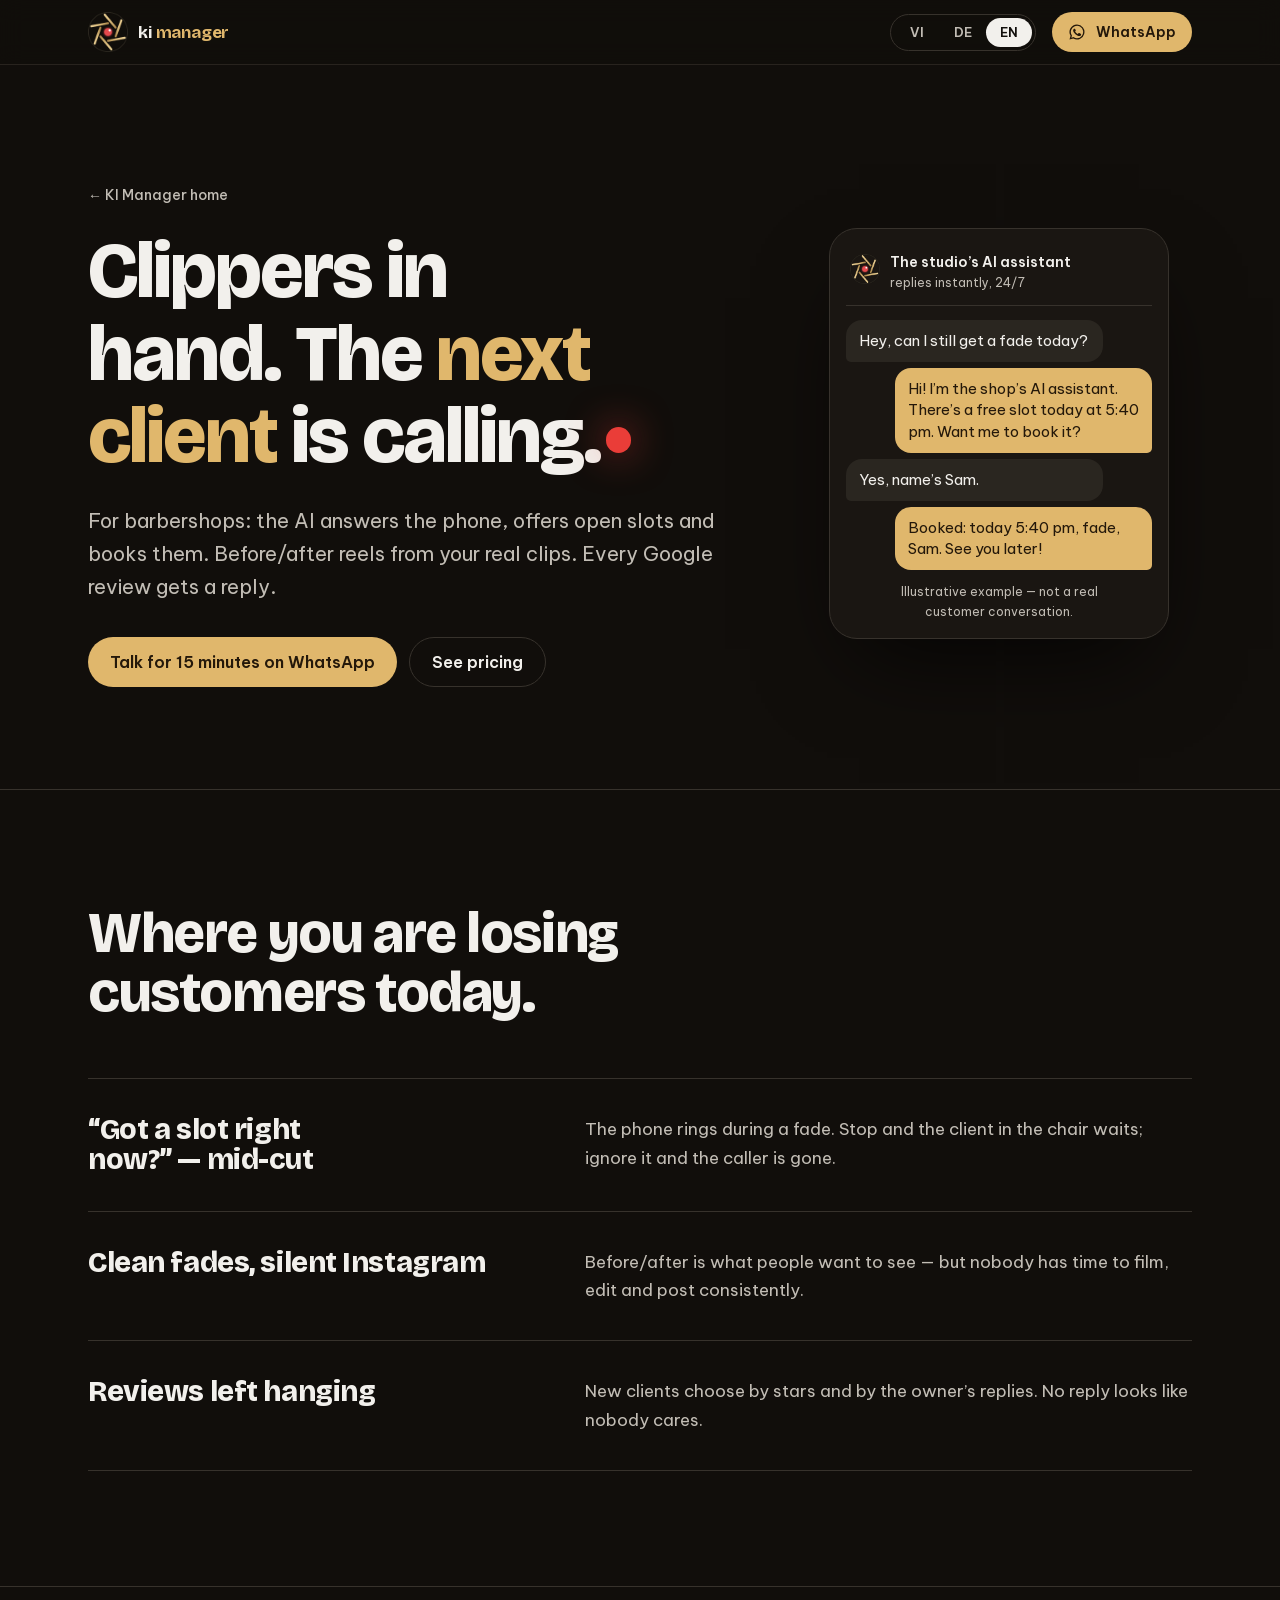
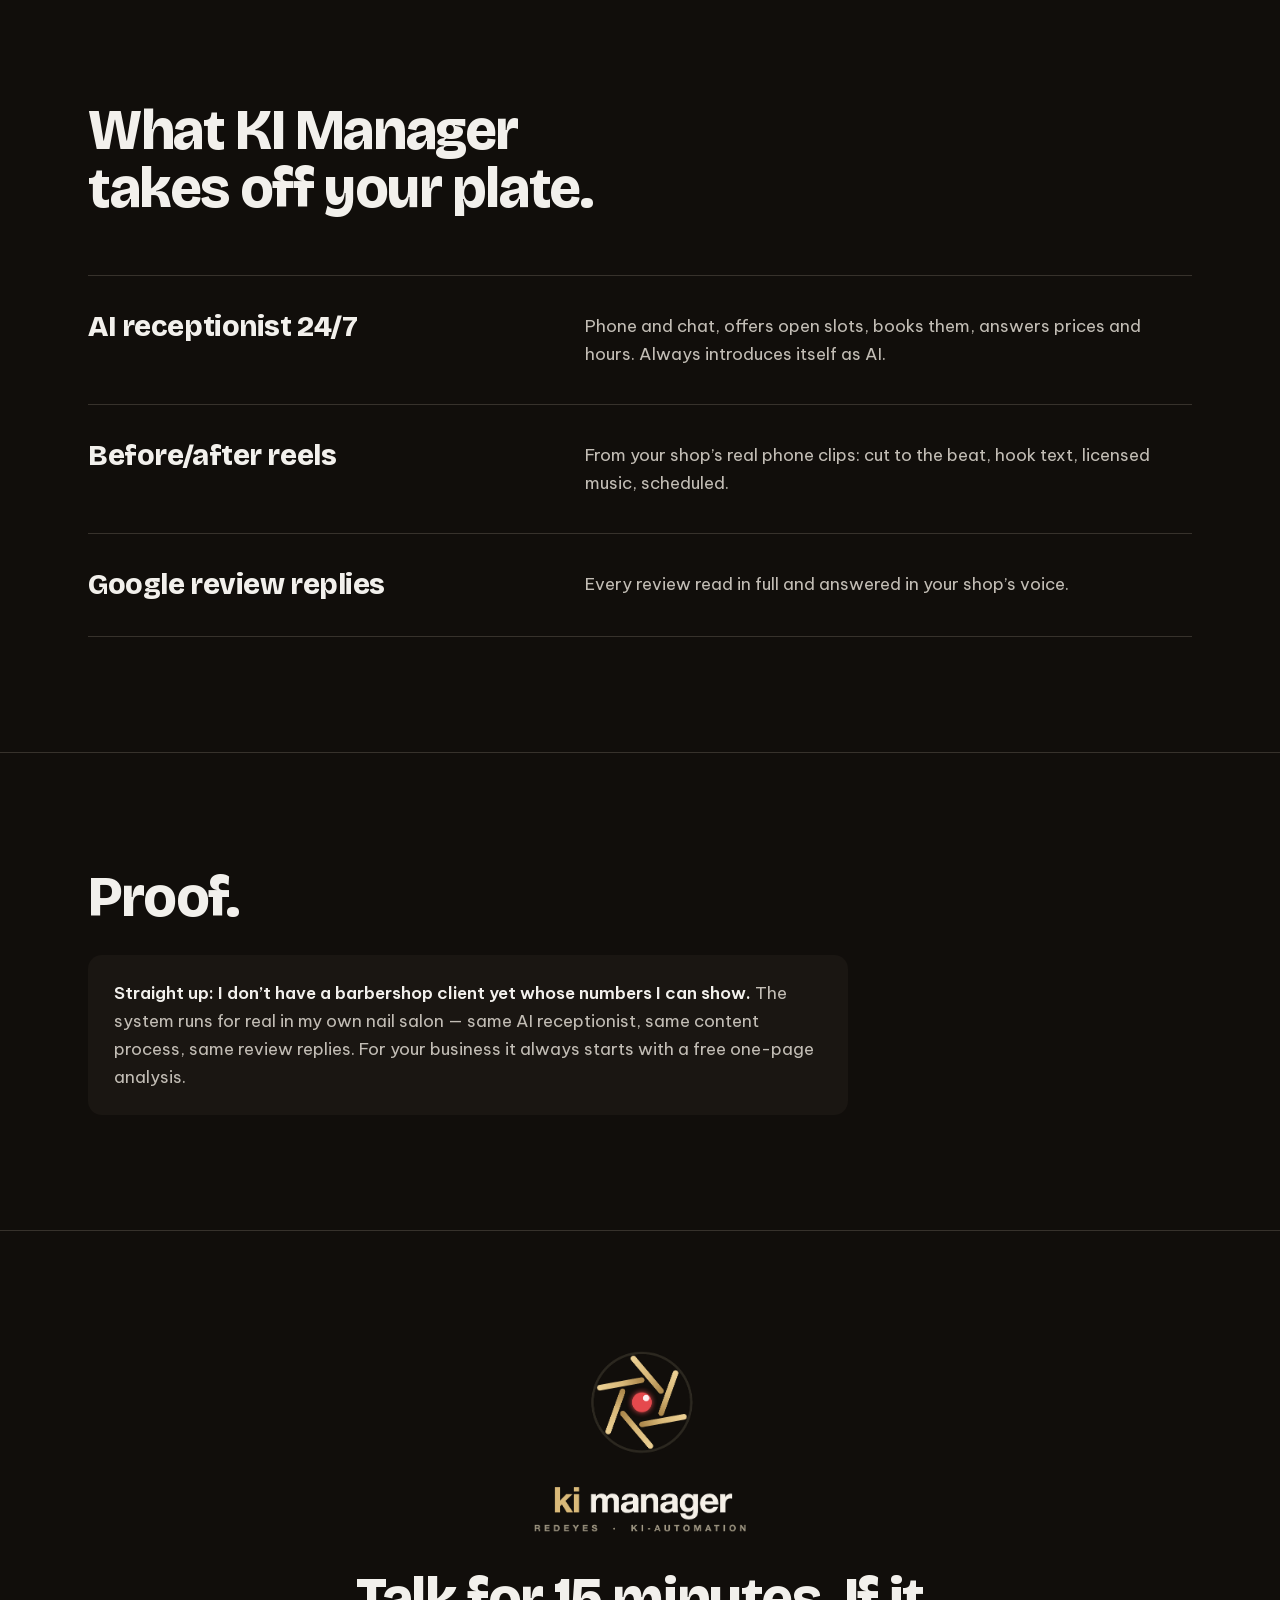
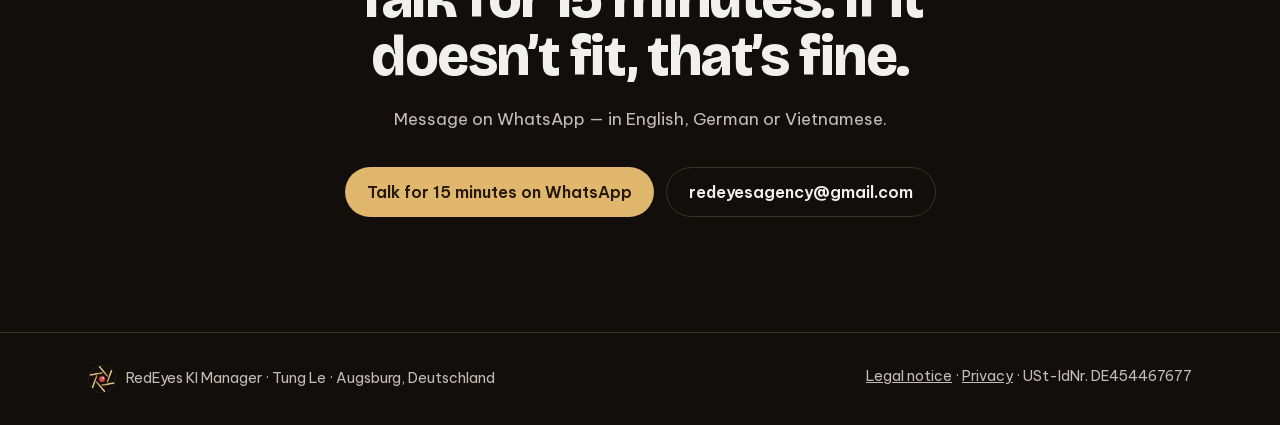
==== commit 0c8b00ad: "Email lien he: redeyesagency@gmail.com" ====
--- a/barbershop/index.html
+++ b/barbershop/index.html
@@ -257,7 +257,7 @@
       <img class="final-logo rv" src="../media/logo-stacked.png" alt="ki manager · RedEyes KI-Automation" width="559" height="480" loading="lazy">
       <h2 class="h2 rv" id="h-final" data-i="fi_h">Nói chuyện 15 phút. Không hợp thì thôi.</h2>
       <p class="sub rv" data-i="fi_sub">Nhắn WhatsApp, viết bằng tiếng Việt, Đức hay Anh đều được.</p>
-      <div class="cta rv"><a class="btn wa" href="https://wa.me/491786393980" target="_blank" rel="noopener"><span data-i="cta1">Nói chuyện 15 phút qua WhatsApp</span></a><a class="btn ghost" href="mailto:redeyesagency@web.de">redeyesagency@web.de</a></div>
+      <div class="cta rv"><a class="btn wa" href="https://wa.me/491786393980" target="_blank" rel="noopener"><span data-i="cta1">Nói chuyện 15 phút qua WhatsApp</span></a><a class="btn ghost" href="mailto:redeyesagency@gmail.com">redeyesagency@gmail.com</a></div>
     </div>
   </section>
 </main>
